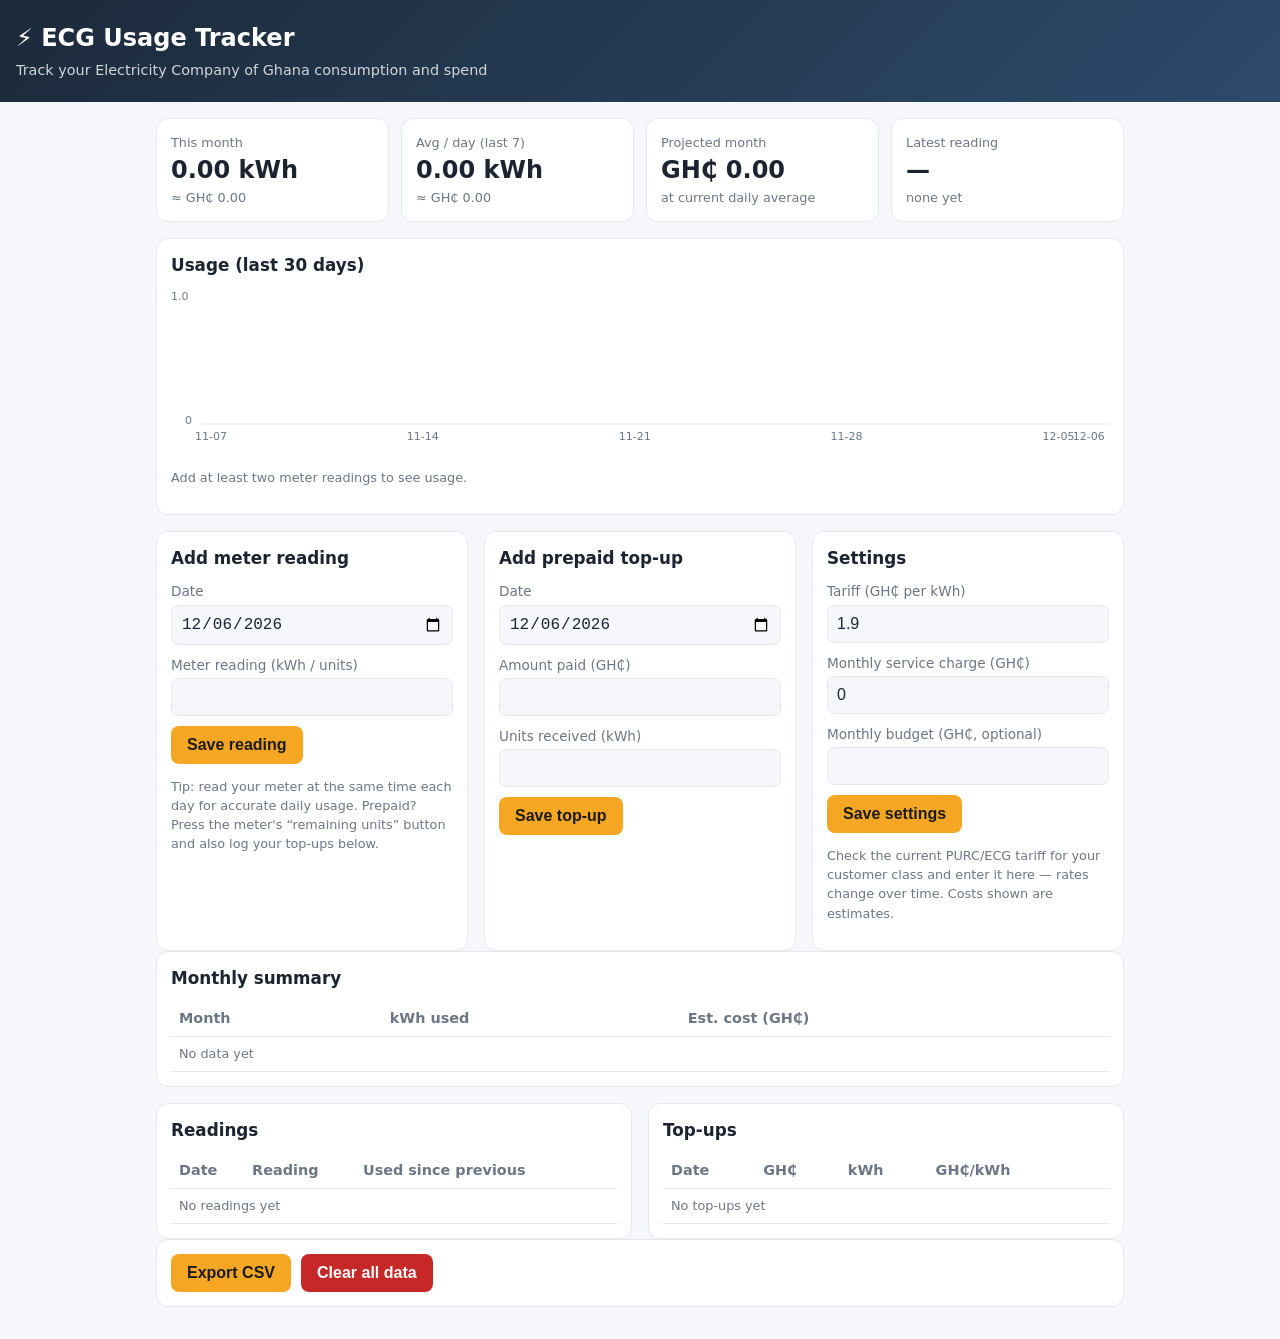
==== ecg-tracker/index.html @ 74c478a9 "Add ECG electricity usage tracking web app Co-Authored-By: Claude Sonnet 5.5 <noreply@anthropic.com>" ====
<!doctype html>
<html lang="en">
<head>
<meta charset="utf-8">
<meta name="viewport" content="width=device-width, initial-scale=1">
<title>ECG Usage Tracker</title>
<link rel="stylesheet" href="style.css">
</head>
<body>
<header>
  <h1>⚡ ECG Usage Tracker</h1>
  <p class="sub">Track your Electricity Company of Ghana consumption and spend</p>
</header>

<main>
  <section class="cards" id="stats"></section>

  <section class="panel">
    <h2>Usage (last 30 days)</h2>
    <canvas id="chart" height="160"></canvas>
    <p id="chart-empty" class="muted" hidden>Add at least two meter readings to see usage.</p>
  </section>

  <div class="grid">
    <section class="panel">
      <h2>Add meter reading</h2>
      <form id="reading-form">
        <label>Date <input type="date" id="r-date" required></label>
        <label>Meter reading (kWh / units) <input type="number" id="r-value" step="0.01" min="0" required></label>
        <button type="submit">Save reading</button>
      </form>
      <p class="muted">Tip: read your meter at the same time each day for accurate daily usage. Prepaid? Press the meter's “remaining units” button and also log your top-ups below.</p>
    </section>

    <section class="panel">
      <h2>Add prepaid top-up</h2>
      <form id="topup-form">
        <label>Date <input type="date" id="t-date" required></label>
        <label>Amount paid (GH₵) <input type="number" id="t-amount" step="0.01" min="0" required></label>
        <label>Units received (kWh) <input type="number" id="t-units" step="0.01" min="0" required></label>
        <button type="submit">Save top-up</button>
      </form>
    </section>

    <section class="panel">
      <h2>Settings</h2>
      <form id="settings-form">
        <label>Tariff (GH₵ per kWh) <input type="number" id="s-rate" step="0.0001" min="0" required></label>
        <label>Monthly service charge (GH₵) <input type="number" id="s-service" step="0.01" min="0" required></label>
        <label>Monthly budget (GH₵, optional) <input type="number" id="s-budget" step="0.01" min="0"></label>
        <button type="submit">Save settings</button>
      </form>
      <p class="muted">Check the current PURC/ECG tariff for your customer class and enter it here — rates change over time. Costs shown are estimates.</p>
    </section>
  </div>

  <section class="panel">
    <h2>Monthly summary</h2>
    <div class="table-wrap"><table id="months"><thead><tr><th>Month</th><th>kWh used</th><th>Est. cost (GH₵)</th></tr></thead><tbody></tbody></table></div>
  </section>

  <div class="grid two">
    <section class="panel">
      <h2>Readings</h2>
      <div class="table-wrap"><table id="readings"><thead><tr><th>Date</th><th>Reading</th><th>Used since previous</th><th></th></tr></thead><tbody></tbody></table></div>
    </section>
    <section class="panel">
      <h2>Top-ups</h2>
      <div class="table-wrap"><table id="topups"><thead><tr><th>Date</th><th>GH₵</th><th>kWh</th><th>GH₵/kWh</th><th></th></tr></thead><tbody></tbody></table></div>
    </section>
  </div>

  <section class="panel actions">
    <button id="export">Export CSV</button>
    <button id="clear" class="danger">Clear all data</button>
  </section>
</main>

<script src="app.js"></script>
</body>
</html>
---- ecg-tracker/style.css ----
:root{--bg:#f5f7fa;--card:#fff;--text:#1b2430;--muted:#6b7686;--accent:#f5a623;--accent-d:#c97f00;--green:#0a8f4d;--red:#c62828;--line:#e3e8ef}
@media (prefers-color-scheme:dark){:root{--bg:#10151c;--card:#1a212b;--text:#e8edf3;--muted:#8d99a8;--line:#2a3441}}
*{box-sizing:border-box}
body{margin:0;font:16px/1.5 system-ui,sans-serif;background:var(--bg);color:var(--text)}
header{background:linear-gradient(135deg,#1c2a3a,#2d4a6b);color:#fff;padding:20px 16px}
header h1{margin:0;font-size:1.5rem}.sub{margin:4px 0 0;opacity:.8;font-size:.9rem}
main{max-width:1000px;margin:0 auto;padding:16px}
.cards{display:grid;grid-template-columns:repeat(auto-fit,minmax(150px,1fr));gap:12px;margin-bottom:16px}
.card,.panel{background:var(--card);border:1px solid var(--line);border-radius:12px;padding:14px}
.panel{margin-bottom:16px}.card .label{color:var(--muted);font-size:.8rem}.card .value{font-size:1.5rem;font-weight:700}
.card .note{font-size:.8rem;color:var(--muted)}.over{color:var(--red)}.ok{color:var(--green)}
h2{margin:0 0 10px;font-size:1.05rem}
.grid{display:grid;grid-template-columns:repeat(auto-fit,minmax(260px,1fr));gap:16px}.grid.two{grid-template-columns:repeat(auto-fit,minmax(300px,1fr))}
.grid .panel{margin:0}
label{display:block;font-size:.85rem;color:var(--muted);margin-bottom:10px}
input{display:block;width:100%;margin-top:3px;padding:9px;font-size:1rem;border:1px solid var(--line);border-radius:8px;background:var(--bg);color:var(--text)}
button{background:var(--accent);color:#1b1b1b;border:0;border-radius:8px;padding:10px 16px;font-size:1rem;font-weight:600;cursor:pointer}
button:hover{background:var(--accent-d);color:#fff}button.danger{background:var(--red);color:#fff}
button.del{background:none;color:var(--red);padding:0 6px}
.muted{color:var(--muted);font-size:.8rem}
.table-wrap{overflow-x:auto;max-height:340px;overflow-y:auto}
table{width:100%;border-collapse:collapse;font-size:.9rem}
th,td{text-align:left;padding:7px 8px;border-bottom:1px solid var(--line);white-space:nowrap}
th{color:var(--muted);font-weight:600;position:sticky;top:0;background:var(--card)}
.actions{display:flex;gap:10px;flex-wrap:wrap}
canvas{width:100%}
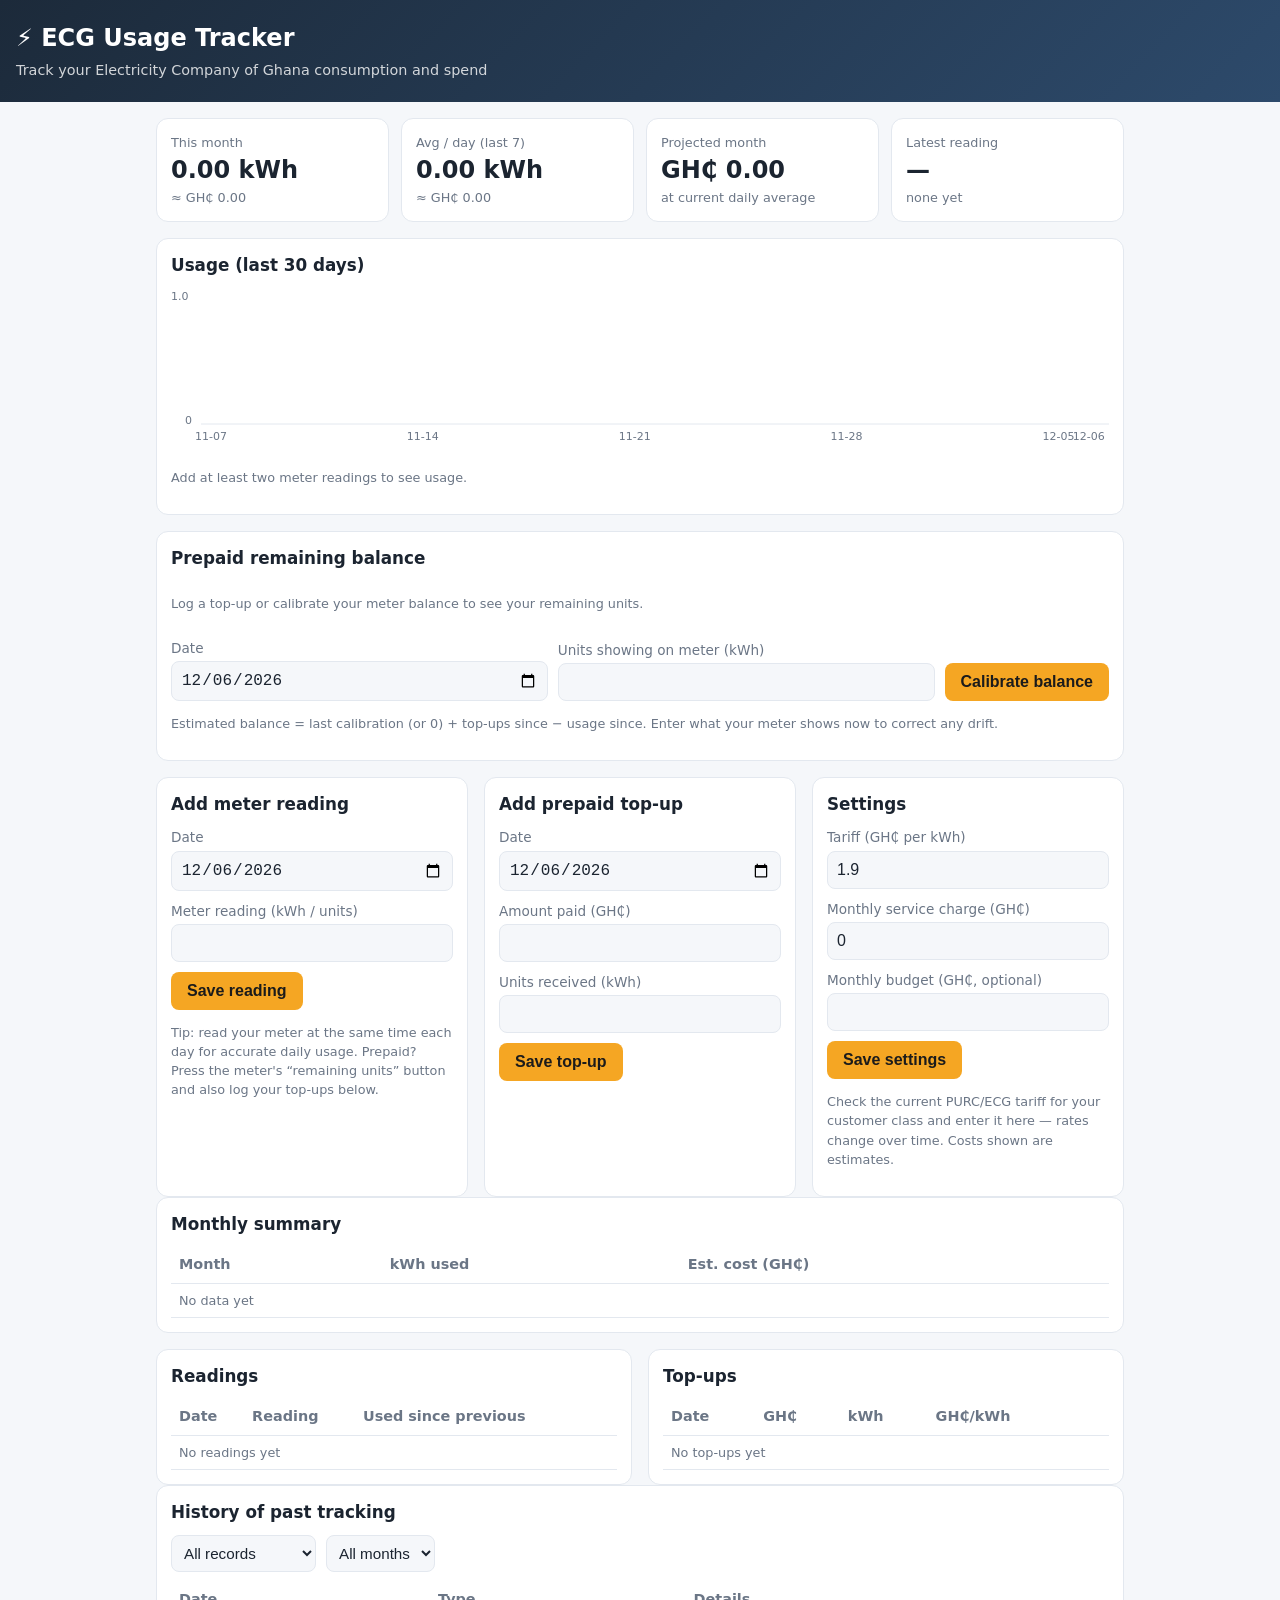
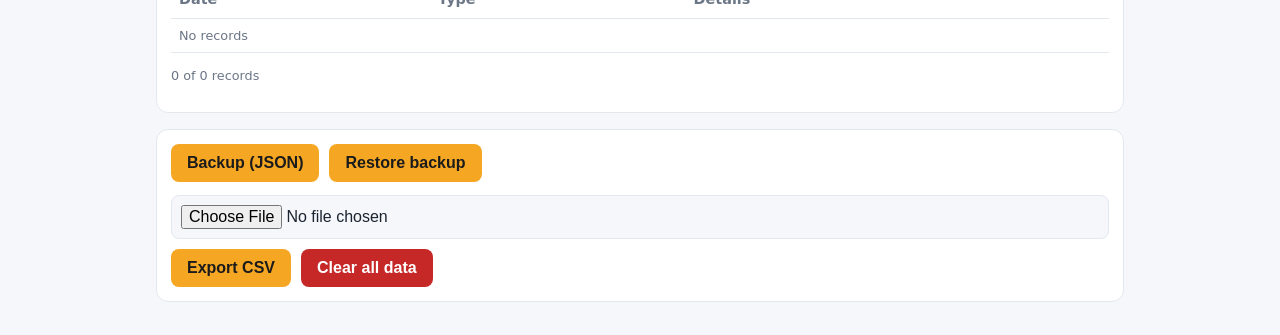
==== commit 44418e68: "Add prepaid remaining balance, history of past records, and backup/restore Co-Authored-By: Claude So" ====
--- a/ecg-tracker/index.html
+++ b/ecg-tracker/index.html
@@ -19,6 +19,17 @@
     <h2>Usage (last 30 days)</h2>
     <canvas id="chart" height="160"></canvas>
     <p id="chart-empty" class="muted" hidden>Add at least two meter readings to see usage.</p>
+  </section>
+
+  <section class="panel" id="balance-panel">
+    <h2>Prepaid remaining balance</h2>
+    <div id="balance-box"></div>
+    <form id="balance-form" class="inline">
+      <label>Date <input type="date" id="b-date" required></label>
+      <label>Units showing on meter (kWh) <input type="number" id="b-units" step="0.01" min="0" required></label>
+      <button type="submit">Calibrate balance</button>
+    </form>
+    <p class="muted">Estimated balance = last calibration (or 0) + top-ups since − usage since. Enter what your meter shows now to correct any drift.</p>
   </section>
 
   <div class="grid">
@@ -70,7 +81,20 @@
     </section>
   </div>
 
+  <section class="panel">
+    <h2>History of past tracking</h2>
+    <div class="filters">
+      <select id="h-type"><option value="">All records</option><option value="reading">Readings</option><option value="topup">Top-ups</option><option value="balance">Balance checks</option></select>
+      <select id="h-month"><option value="">All months</option></select>
+    </div>
+    <div class="table-wrap"><table id="history"><thead><tr><th>Date</th><th>Type</th><th>Details</th><th></th></tr></thead><tbody></tbody></table></div>
+    <p id="h-count" class="muted"></p>
+  </section>
+
   <section class="panel actions">
+    <button id="backup">Backup (JSON)</button>
+    <button id="restore">Restore backup</button>
+    <input type="file" id="restore-file" accept="application/json" hidden>
     <button id="export">Export CSV</button>
     <button id="clear" class="danger">Clear all data</button>
   </section>
--- a/ecg-tracker/style.css
+++ b/ecg-tracker/style.css
@@ -24,3 +24,8 @@
 th{color:var(--muted);font-weight:600;position:sticky;top:0;background:var(--card)}
 .actions{display:flex;gap:10px;flex-wrap:wrap}
 canvas{width:100%}
+#balance-box{display:flex;gap:16px;flex-wrap:wrap;margin-bottom:12px}
+#balance-box .card{flex:1 1 150px}
+form.inline{display:flex;gap:10px;flex-wrap:wrap;align-items:flex-end}form.inline label{flex:1 1 160px;margin:0}
+.filters{display:flex;gap:10px;margin-bottom:10px}select{padding:8px;border-radius:8px;border:1px solid var(--line);background:var(--bg);color:var(--text);font-size:.95rem}
+.tag{padding:1px 8px;border-radius:99px;font-size:.75rem;background:var(--line)}
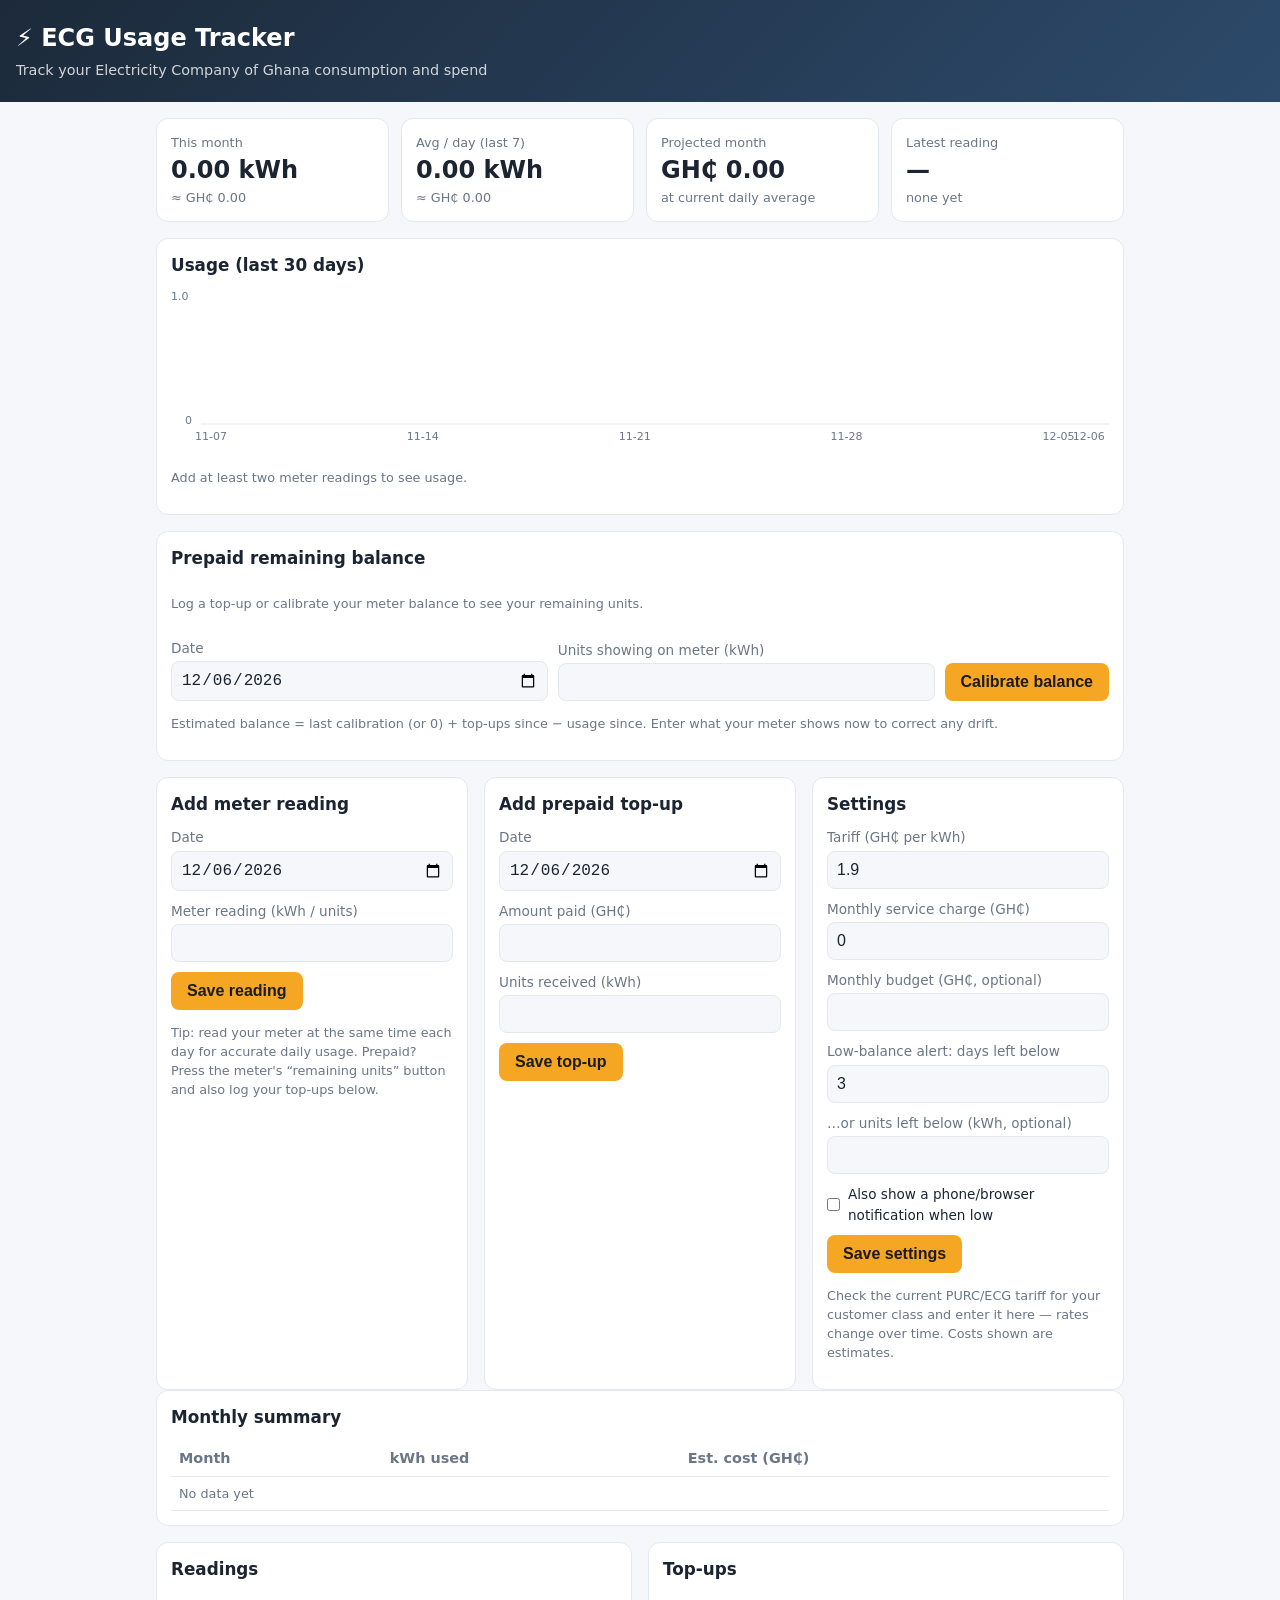
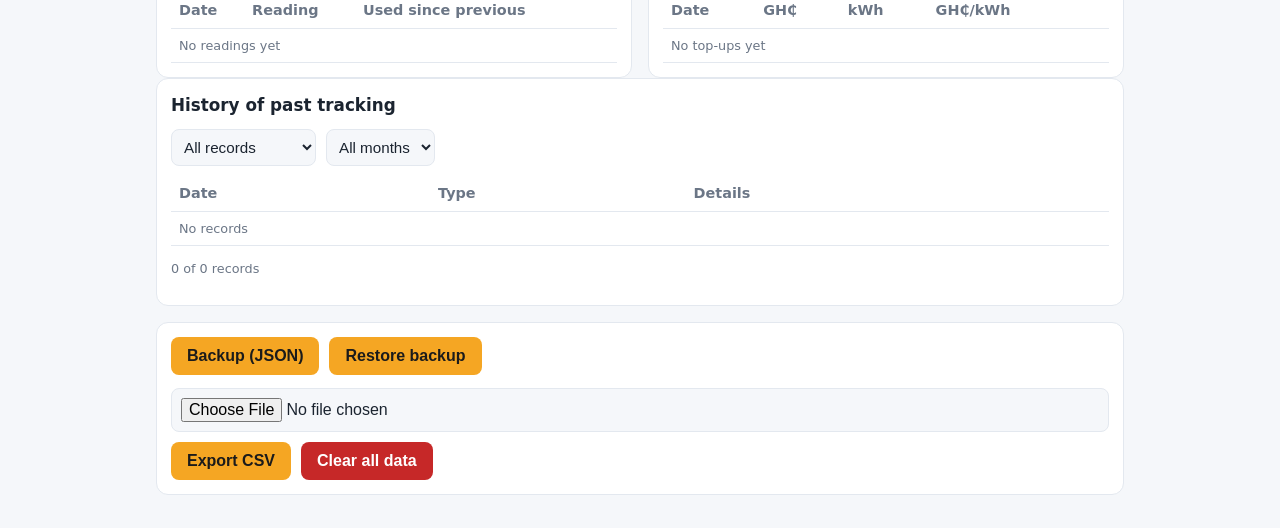
==== commit 484feb87: "Add offline PWA support and low-balance alerts Co-Authored-By: Claude Sonnet 5.5 <noreply@anthropic." ====
--- a/ecg-tracker/index.html
+++ b/ecg-tracker/index.html
@@ -5,6 +5,10 @@
 <meta name="viewport" content="width=device-width, initial-scale=1">
 <title>ECG Usage Tracker</title>
 <link rel="stylesheet" href="style.css">
+<link rel="manifest" href="manifest.webmanifest">
+<link rel="icon" href="icon.svg" type="image/svg+xml">
+<link rel="apple-touch-icon" href="icon-192.png">
+<meta name="theme-color" content="#1c2a3a">
 </head>
 <body>
 <header>
@@ -13,6 +17,8 @@
 </header>
 
 <main>
+  <div id="alert" class="alert" role="alert" hidden></div>
+  <div id="offline" class="muted" hidden>Offline — your data is saved on this device.</div>
   <section class="cards" id="stats"></section>
 
   <section class="panel">
@@ -59,6 +65,9 @@
         <label>Tariff (GH₵ per kWh) <input type="number" id="s-rate" step="0.0001" min="0" required></label>
         <label>Monthly service charge (GH₵) <input type="number" id="s-service" step="0.01" min="0" required></label>
         <label>Monthly budget (GH₵, optional) <input type="number" id="s-budget" step="0.01" min="0"></label>
+        <label>Low-balance alert: days left below <input type="number" id="s-alert-days" step="0.5" min="0"></label>
+        <label>…or units left below (kWh, optional) <input type="number" id="s-alert-kwh" step="0.1" min="0"></label>
+        <label class="check"><input type="checkbox" id="s-notify"> Also show a phone/browser notification when low</label>
         <button type="submit">Save settings</button>
       </form>
       <p class="muted">Check the current PURC/ECG tariff for your customer class and enter it here — rates change over time. Costs shown are estimates.</p>
--- a/ecg-tracker/style.css
+++ b/ecg-tracker/style.css
@@ -29,3 +29,6 @@
 form.inline{display:flex;gap:10px;flex-wrap:wrap;align-items:flex-end}form.inline label{flex:1 1 160px;margin:0}
 .filters{display:flex;gap:10px;margin-bottom:10px}select{padding:8px;border-radius:8px;border:1px solid var(--line);background:var(--bg);color:var(--text);font-size:.95rem}
 .tag{padding:1px 8px;border-radius:99px;font-size:.75rem;background:var(--line)}
+.alert{background:var(--red);color:#fff;padding:12px 14px;border-radius:12px;margin-bottom:16px;font-weight:600}
+.alert.warn{background:var(--accent);color:#1b1b1b}
+label.check{display:flex;gap:8px;align-items:center;color:var(--text)}label.check input{width:auto;margin:0}
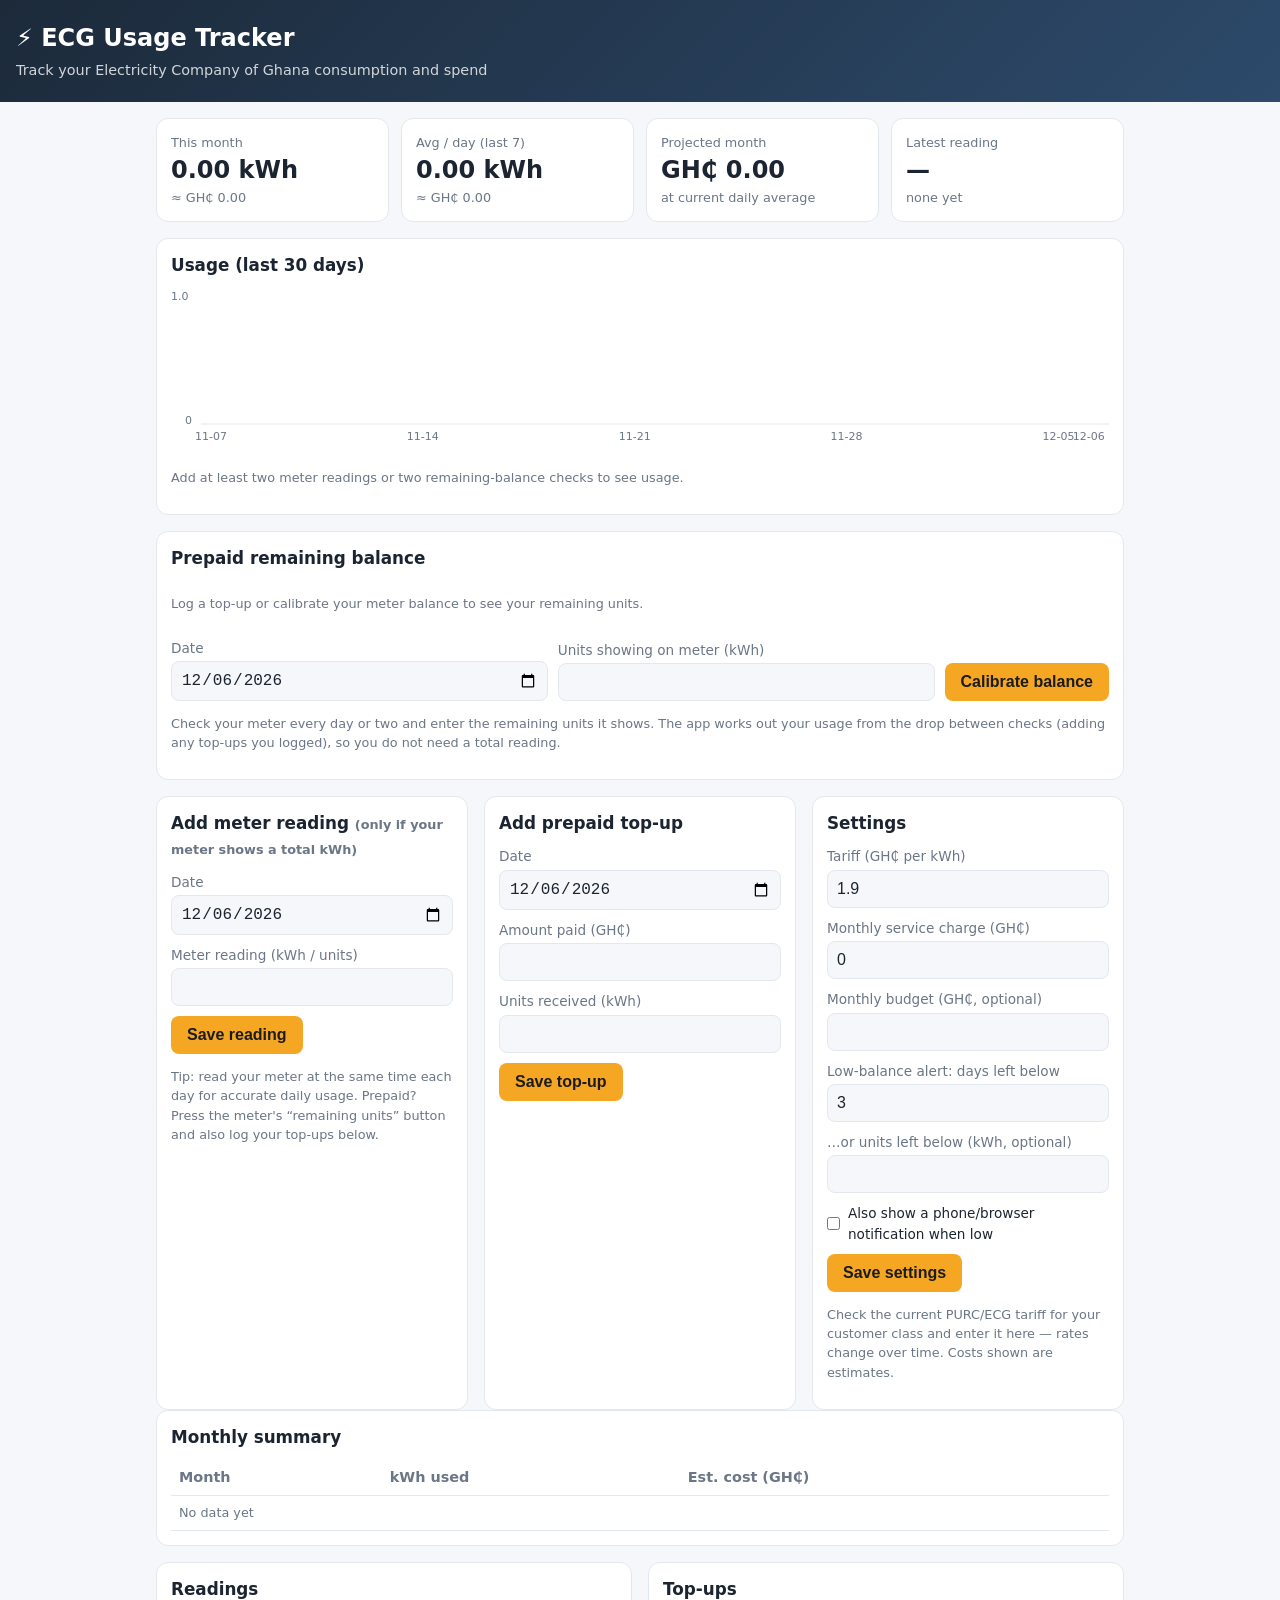
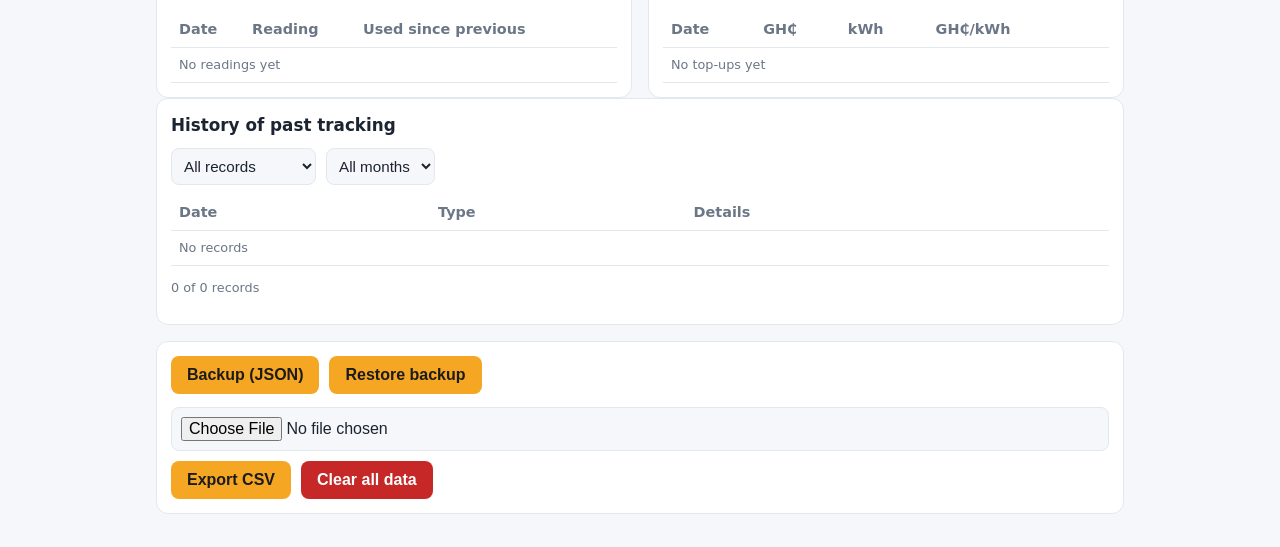
==== commit 495ea509: "Derive usage from prepaid remaining-balance checks Usage between balance checks = previous balance +" ====
--- a/ecg-tracker/index.html
+++ b/ecg-tracker/index.html
@@ -24,7 +24,7 @@
   <section class="panel">
     <h2>Usage (last 30 days)</h2>
     <canvas id="chart" height="160"></canvas>
-    <p id="chart-empty" class="muted" hidden>Add at least two meter readings to see usage.</p>
+    <p id="chart-empty" class="muted" hidden>Add at least two meter readings or two remaining-balance checks to see usage.</p>
   </section>
 
   <section class="panel" id="balance-panel">
@@ -35,12 +35,12 @@
       <label>Units showing on meter (kWh) <input type="number" id="b-units" step="0.01" min="0" required></label>
       <button type="submit">Calibrate balance</button>
     </form>
-    <p class="muted">Estimated balance = last calibration (or 0) + top-ups since − usage since. Enter what your meter shows now to correct any drift.</p>
+    <p class="muted">Check your meter every day or two and enter the remaining units it shows. The app works out your usage from the drop between checks (adding any top-ups you logged), so you do not need a total reading.</p>
   </section>
 
   <div class="grid">
     <section class="panel">
-      <h2>Add meter reading</h2>
+      <h2>Add meter reading <span class="muted">(only if your meter shows a total kWh)</span></h2>
       <form id="reading-form">
         <label>Date <input type="date" id="r-date" required></label>
         <label>Meter reading (kWh / units) <input type="number" id="r-value" step="0.01" min="0" required></label>
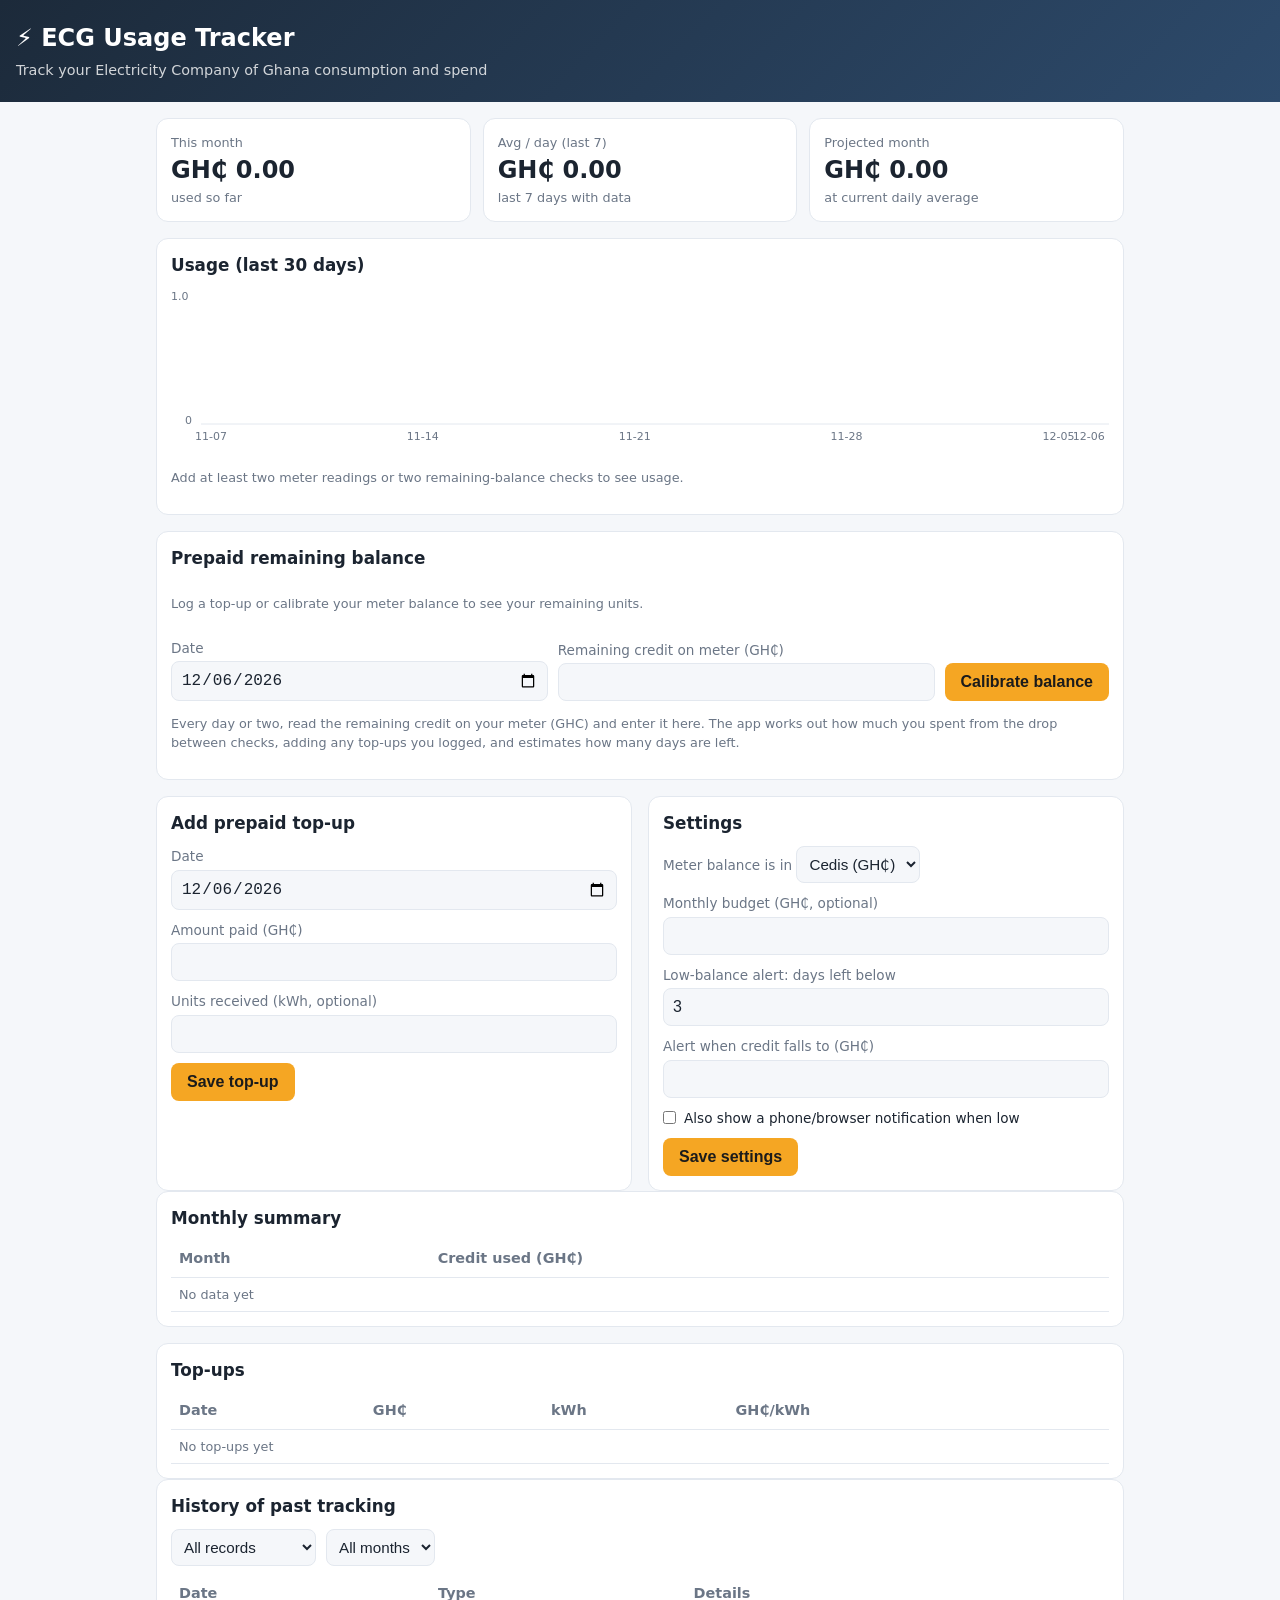
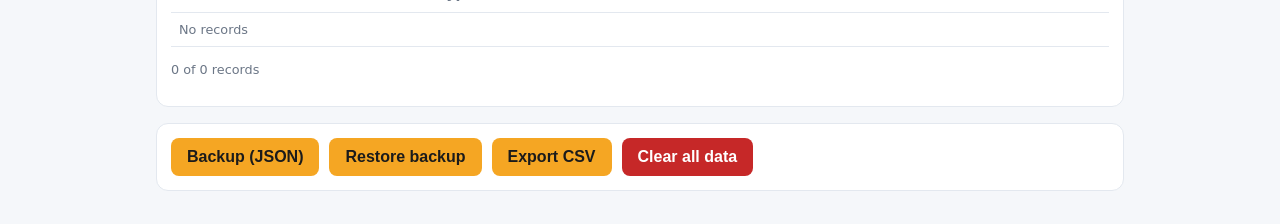
==== commit 9bf56db7: "Add cedi mode: track prepaid credit in GH₵ with alert level and trend Co-Authored-By: Claude Sonnet " ====
--- a/ecg-tracker/index.html
+++ b/ecg-tracker/index.html
@@ -32,14 +32,14 @@
     <div id="balance-box"></div>
     <form id="balance-form" class="inline">
       <label>Date <input type="date" id="b-date" required></label>
-      <label>Units showing on meter (kWh) <input type="number" id="b-units" step="0.01" min="0" required></label>
+      <label id="l-bal">Units showing on meter (kWh) <input type="number" id="b-units" step="0.01" min="0" required></label>
       <button type="submit">Calibrate balance</button>
     </form>
-    <p class="muted">Check your meter every day or two and enter the remaining units it shows. The app works out your usage from the drop between checks (adding any top-ups you logged), so you do not need a total reading.</p>
+    <p id="bal-help" class="muted">Check your meter every day or two and enter the remaining units it shows. The app works out your usage from the drop between checks (adding any top-ups you logged), so you do not need a total reading.</p>
   </section>
 
   <div class="grid">
-    <section class="panel">
+    <section class="panel kwh-only">
       <h2>Add meter reading <span class="muted">(only if your meter shows a total kWh)</span></h2>
       <form id="reading-form">
         <label>Date <input type="date" id="r-date" required></label>
@@ -54,7 +54,7 @@
       <form id="topup-form">
         <label>Date <input type="date" id="t-date" required></label>
         <label>Amount paid (GH₵) <input type="number" id="t-amount" step="0.01" min="0" required></label>
-        <label>Units received (kWh) <input type="number" id="t-units" step="0.01" min="0" required></label>
+        <label id="l-t-units">Units received (kWh) <input type="number" id="t-units" step="0.01" min="0" required></label>
         <button type="submit">Save top-up</button>
       </form>
     </section>
@@ -62,25 +62,26 @@
     <section class="panel">
       <h2>Settings</h2>
       <form id="settings-form">
-        <label>Tariff (GH₵ per kWh) <input type="number" id="s-rate" step="0.0001" min="0" required></label>
-        <label>Monthly service charge (GH₵) <input type="number" id="s-service" step="0.01" min="0" required></label>
+        <label>Meter balance is in <select id="s-unit"><option value="ghs">Cedis (GH₵)</option><option value="kwh">Units (kWh)</option></select></label>
+        <label class="kwh-only">Tariff (GH₵ per kWh) <input type="number" id="s-rate" step="0.0001" min="0" required></label>
+        <label class="kwh-only">Monthly service charge (GH₵) <input type="number" id="s-service" step="0.01" min="0" required></label>
         <label>Monthly budget (GH₵, optional) <input type="number" id="s-budget" step="0.01" min="0"></label>
         <label>Low-balance alert: days left below <input type="number" id="s-alert-days" step="0.5" min="0"></label>
-        <label>…or units left below (kWh, optional) <input type="number" id="s-alert-kwh" step="0.1" min="0"></label>
+        <label id="l-alert-level">Alert when credit falls to (GH₵) <input type="number" id="s-alert-level" step="0.1" min="0"></label>
         <label class="check"><input type="checkbox" id="s-notify"> Also show a phone/browser notification when low</label>
         <button type="submit">Save settings</button>
       </form>
-      <p class="muted">Check the current PURC/ECG tariff for your customer class and enter it here — rates change over time. Costs shown are estimates.</p>
+      <p class="muted kwh-only">Check the current PURC/ECG tariff for your customer class and enter it here — rates change over time. Costs shown are estimates.</p>
     </section>
   </div>
 
   <section class="panel">
     <h2>Monthly summary</h2>
-    <div class="table-wrap"><table id="months"><thead><tr><th>Month</th><th>kWh used</th><th>Est. cost (GH₵)</th></tr></thead><tbody></tbody></table></div>
+    <div class="table-wrap"><table id="months"><thead><tr><th>Month</th><th id="m-h1">kWh used</th><th id="m-h2">Est. cost (GH₵)</th></tr></thead><tbody></tbody></table></div>
   </section>
 
   <div class="grid two">
-    <section class="panel">
+    <section class="panel kwh-only">
       <h2>Readings</h2>
       <div class="table-wrap"><table id="readings"><thead><tr><th>Date</th><th>Reading</th><th>Used since previous</th><th></th></tr></thead><tbody></tbody></table></div>
     </section>
--- a/ecg-tracker/style.css
+++ b/ecg-tracker/style.css
@@ -32,3 +32,4 @@
 .alert{background:var(--red);color:#fff;padding:12px 14px;border-radius:12px;margin-bottom:16px;font-weight:600}
 .alert.warn{background:var(--accent);color:#1b1b1b}
 label.check{display:flex;gap:8px;align-items:center;color:var(--text)}label.check input{width:auto;margin:0}
+[hidden]{display:none!important}
